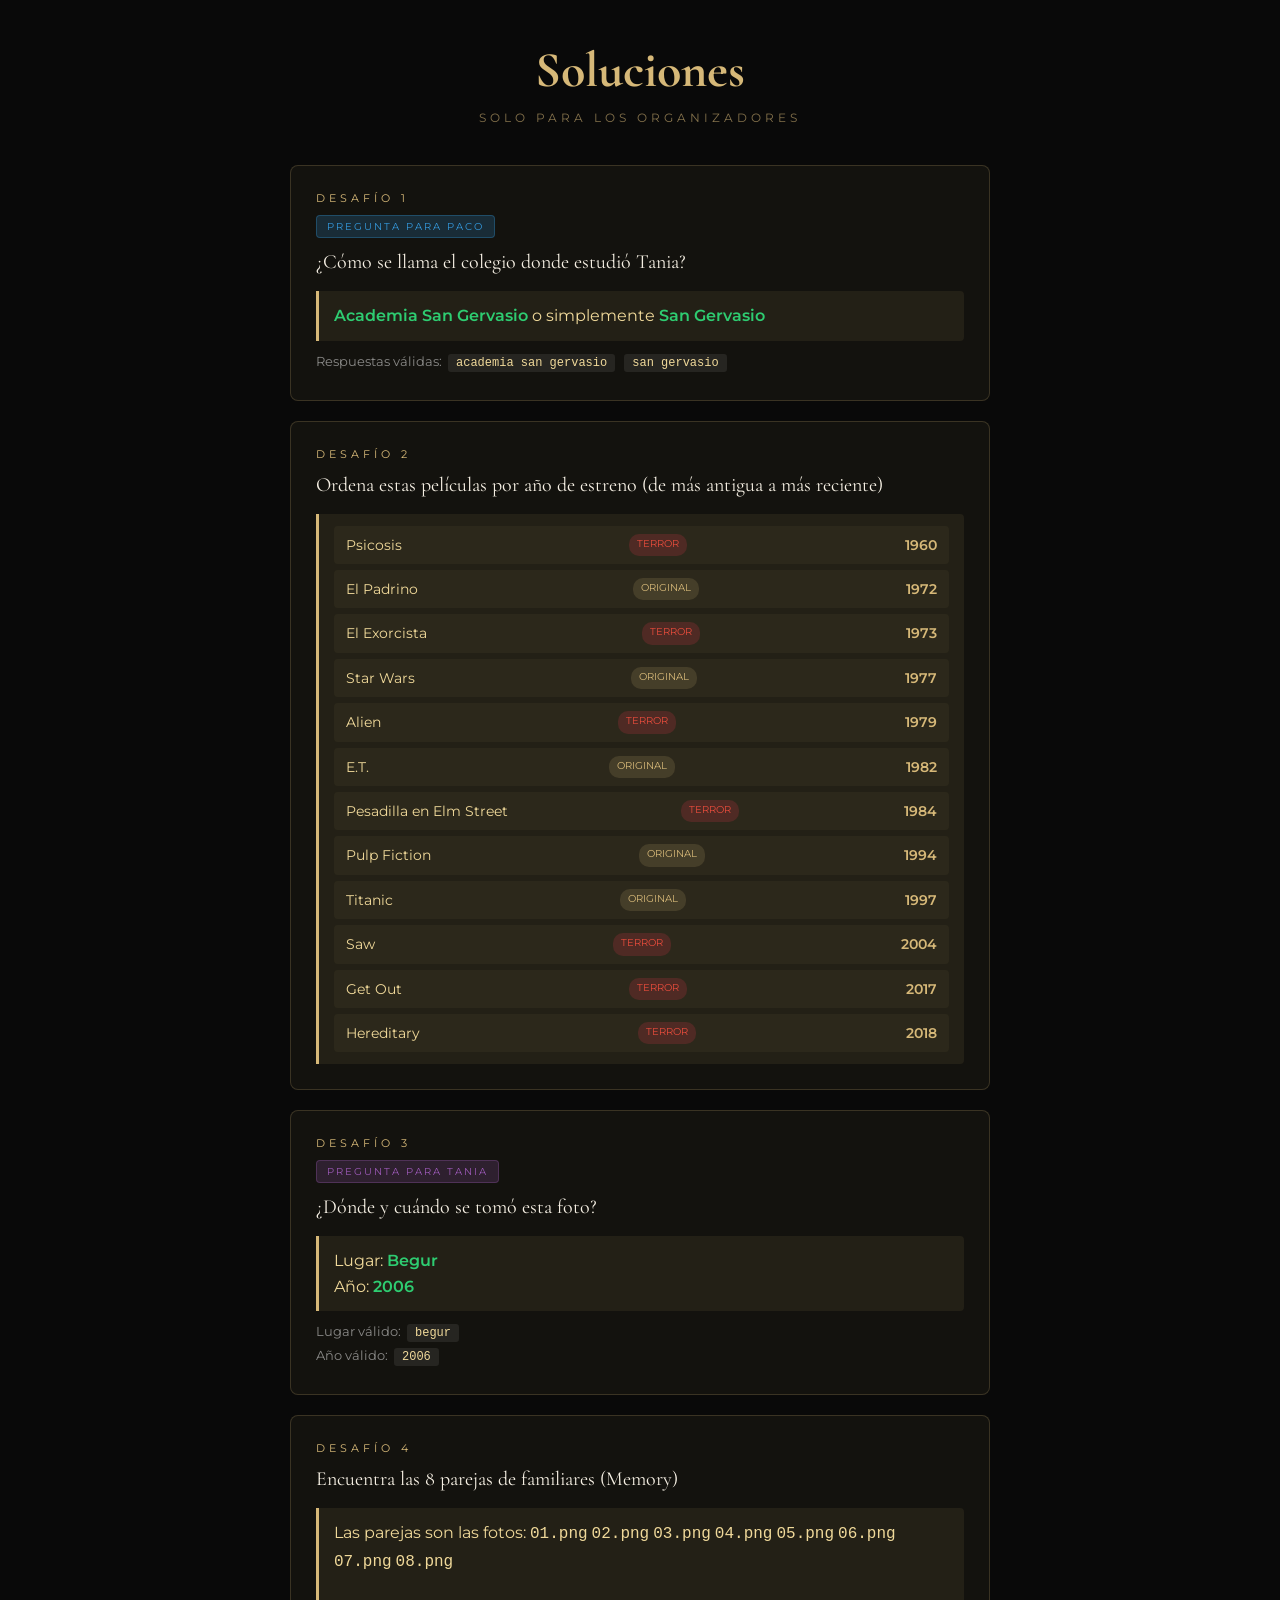
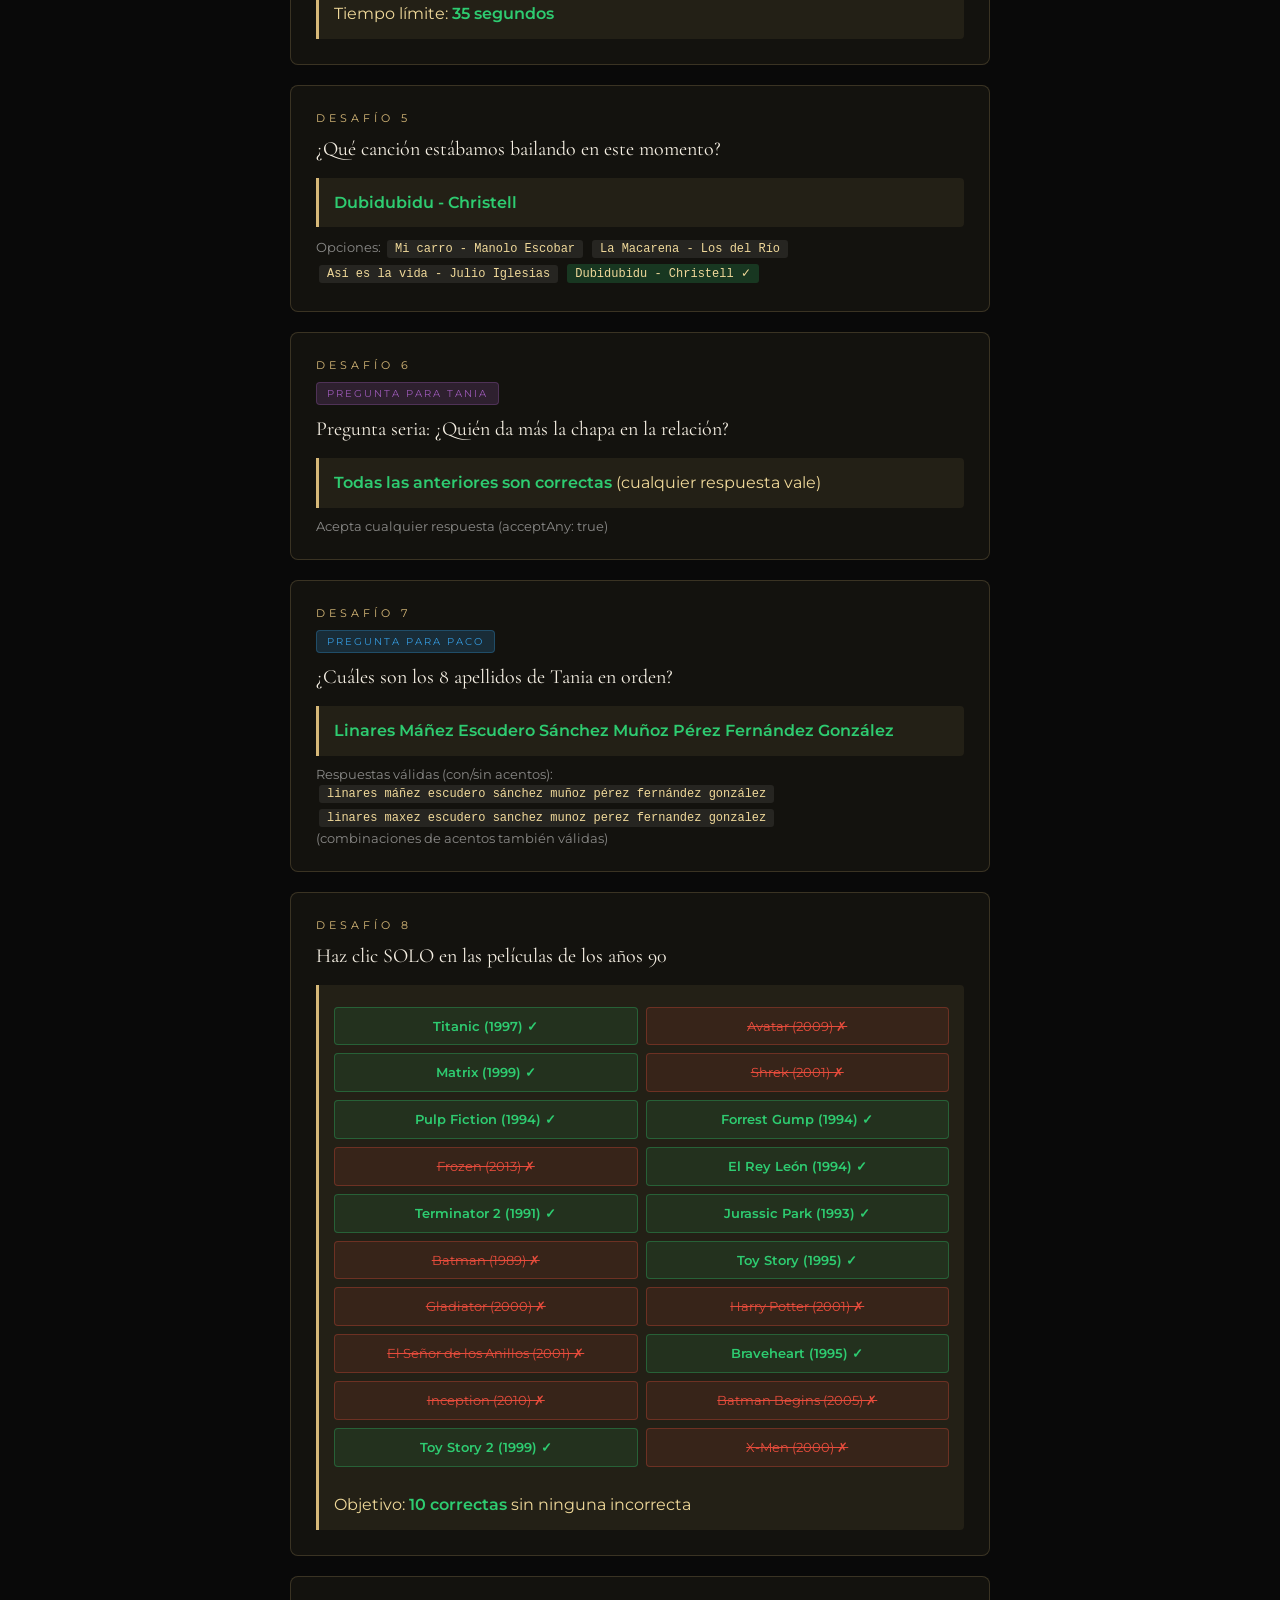
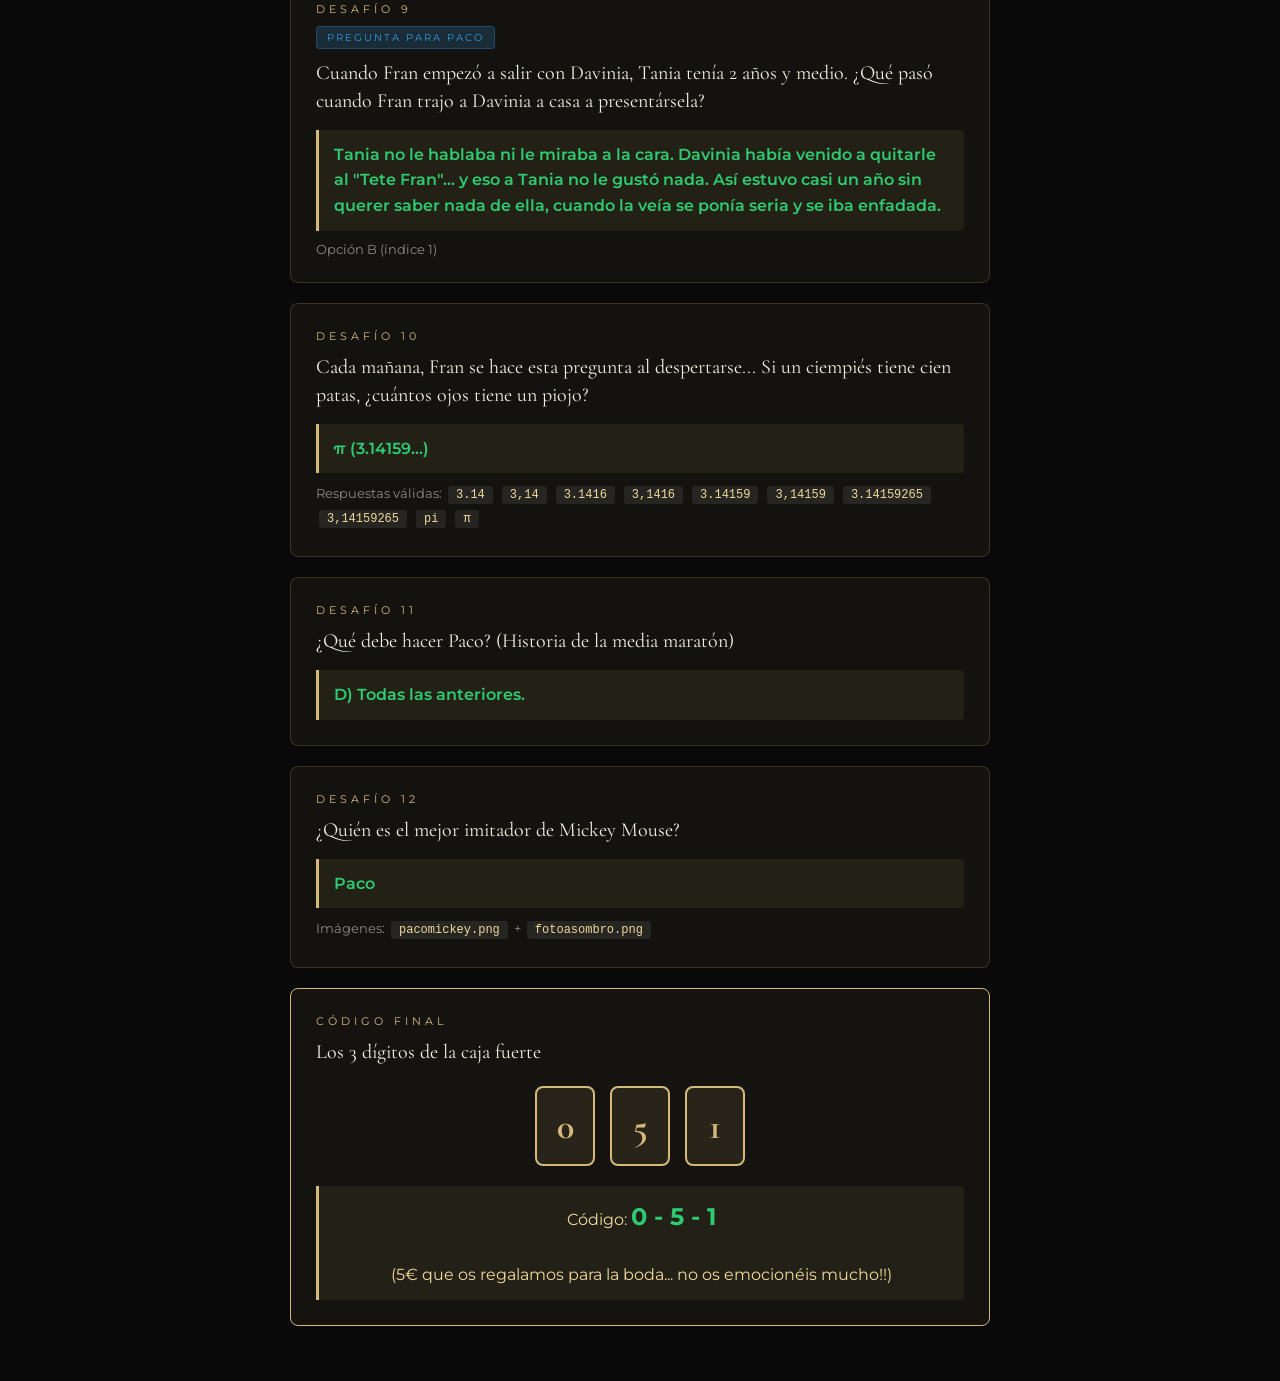
==== solucion.html @ e3c38364 "Refactor challenge descriptions and improve styling; add solutions page" ====
<!DOCTYPE html>
<html lang="es">
<head>
    <meta charset="UTF-8">
    <meta name="viewport" content="width=device-width, initial-scale=1.0">
    <title>Soluciones · Paco & Tania</title>
    <link rel="preconnect" href="https://fonts.googleapis.com">
    <link rel="preconnect" href="https://fonts.gstatic.com" crossorigin>
    <link href="https://fonts.googleapis.com/css2?family=Cormorant+Garamond:wght@300;400;500;600;700&family=Montserrat:wght@300;400;500;600&display=swap" rel="stylesheet">
    <style>
        :root {
            --gold: #d6b878;
            --gold-light: #f0d99a;
            --cream: #f5efe3;
            --dark: #090909;
            --dark-soft: #121212;
        }

        * {
            margin: 0;
            padding: 0;
            box-sizing: border-box;
        }

        body {
            background: var(--dark);
            color: var(--cream);
            font-family: "Montserrat", sans-serif;
            min-height: 100vh;
            padding: 40px 20px;
        }

        .container {
            max-width: 700px;
            margin: 0 auto;
        }

        h1 {
            font-family: "Cormorant Garamond", serif;
            font-size: clamp(32px, 6vw, 50px);
            text-align: center;
            color: var(--gold);
            margin-bottom: 10px;
        }

        .subtitle {
            text-align: center;
            font-size: 12px;
            letter-spacing: 4px;
            color: rgba(214, 184, 120, 0.6);
            margin-bottom: 40px;
            text-transform: uppercase;
        }

        .solution-card {
            background: rgba(214, 184, 120, 0.05);
            border: 1px solid rgba(214, 184, 120, 0.2);
            border-radius: 8px;
            padding: 25px;
            margin-bottom: 20px;
        }

        .solution-number {
            font-size: 11px;
            letter-spacing: 4px;
            color: var(--gold);
            text-transform: uppercase;
            margin-bottom: 10px;
        }

        .solution-question {
            font-family: "Cormorant Garamond", serif;
            font-size: 20px;
            color: var(--cream);
            margin-bottom: 15px;
            line-height: 1.4;
        }

        .solution-answer {
            font-size: 16px;
            color: var(--gold-light);
            line-height: 1.6;
            padding: 12px 15px;
            background: rgba(214, 184, 120, 0.08);
            border-left: 3px solid var(--gold);
            border-radius: 0 4px 4px 0;
        }

        .solution-answer .correct {
            color: #2ecc71;
            font-weight: 600;
        }

        .movie-list {
            list-style: none;
            display: flex;
            flex-direction: column;
            gap: 6px;
        }

        .movie-list li {
            display: flex;
            justify-content: space-between;
            padding: 8px 12px;
            background: rgba(214, 184, 120, 0.05);
            border-radius: 4px;
            font-size: 14px;
        }

        .movie-list li .year {
            color: var(--gold);
            font-weight: 600;
        }

        .movie-list li .horror-badge {
            font-size: 10px;
            background: rgba(220, 53, 69, 0.2);
            color: #e74c3c;
            padding: 2px 8px;
            border-radius: 10px;
            margin-left: 8px;
        }

        .movie-list li .original-badge {
            font-size: 10px;
            background: rgba(214, 184, 120, 0.15);
            color: var(--gold);
            padding: 2px 8px;
            border-radius: 10px;
            margin-left: 8px;
        }

        .target-badge {
            display: inline-block;
            font-size: 10px;
            letter-spacing: 2px;
            padding: 4px 10px;
            border-radius: 4px;
            margin-bottom: 10px;
            text-transform: uppercase;
        }

        .target-paco {
            background: rgba(52, 152, 219, 0.2);
            color: #3498db;
            border: 1px solid rgba(52, 152, 219, 0.3);
        }

        .target-tania {
            background: rgba(155, 89, 182, 0.2);
            color: #9b59b6;
            border: 1px solid rgba(155, 89, 182, 0.3);
        }

        .valid-answers {
            margin-top: 10px;
            font-size: 13px;
            color: rgba(255, 255, 255, 0.5);
        }

        .valid-answers code {
            display: inline-block;
            background: rgba(255, 255, 255, 0.08);
            padding: 2px 8px;
            border-radius: 3px;
            margin: 3px 3px;
            font-size: 12px;
            color: var(--gold-light);
        }

        .digit-display {
            display: flex;
            justify-content: center;
            gap: 15px;
            margin: 20px 0;
        }

        .digit-box {
            width: 60px;
            height: 80px;
            background: rgba(214, 184, 120, 0.1);
            border: 2px solid var(--gold);
            border-radius: 8px;
            display: flex;
            align-items: center;
            justify-content: center;
            font-family: "Cormorant Garamond", serif;
            font-size: 36px;
            color: var(--gold);
            font-weight: bold;
        }

        .reaction-correct {
            color: #2ecc71;
        }

        .reaction-wrong {
            color: #e74c3c;
            text-decoration: line-through;
        }

        .movies-grid {
            display: grid;
            grid-template-columns: repeat(2, 1fr);
            gap: 8px;
            margin-top: 10px;
        }

        .movies-grid .movie-item {
            padding: 8px 12px;
            border-radius: 4px;
            font-size: 13px;
            text-align: center;
        }

        .movies-grid .movie-item.correct {
            background: rgba(46, 204, 113, 0.1);
            border: 1px solid rgba(46, 204, 113, 0.3);
            color: #2ecc71;
        }

        .movies-grid .movie-item.wrong {
            background: rgba(231, 76, 60, 0.1);
            border: 1px solid rgba(231, 76, 60, 0.3);
            color: #e74c3c;
            text-decoration: line-through;
        }

        .reveal-images {
            display: flex;
            justify-content: center;
            gap: 15px;
            margin-top: 15px;
        }

        .reveal-images img {
            max-width: 45%;
            border-radius: 8px;
            border: 2px solid var(--gold);
        }

        @media (max-width: 600px) {
            body {
                padding: 25px 15px;
            }

            .solution-card {
                padding: 18px;
            }

            .solution-question {
                font-size: 18px;
            }

            .solution-answer {
                font-size: 14px;
                padding: 10px 12px;
            }

            .movie-list li {
                font-size: 13px;
                padding: 6px 10px;
            }

            .movies-grid {
                grid-template-columns: 1fr;
            }
        }
    </style>
</head>
<body>
    <div class="container">
        <h1>Soluciones</h1>
        <div class="subtitle">Solo para los organizadores</div>

        <!-- Desafío 1 -->
        <div class="solution-card">
            <div class="solution-number">Desafío 1</div>
            <span class="target-badge target-paco">Pregunta para Paco</span>
            <div class="solution-question">¿Cómo se llama el colegio donde estudió Tania?</div>
            <div class="solution-answer">
                <span class="correct">Academia San Gervasio</span> o simplemente <span class="correct">San Gervasio</span>
            </div>
            <div class="valid-answers">
                Respuestas válidas: <code>academia san gervasio</code> <code>san gervasio</code>
            </div>
        </div>

        <!-- Desafío 2 -->
        <div class="solution-card">
            <div class="solution-number">Desafío 2</div>
            <div class="solution-question">Ordena estas películas por año de estreno (de más antigua a más reciente)</div>
            <div class="solution-answer">
                <ul class="movie-list">
                    <li><span>Psicosis</span> <span class="horror-badge">TERROR</span> <span class="year">1960</span></li>
                    <li><span>El Padrino</span> <span class="original-badge">ORIGINAL</span> <span class="year">1972</span></li>
                    <li><span>El Exorcista</span> <span class="horror-badge">TERROR</span> <span class="year">1973</span></li>
                    <li><span>Star Wars</span> <span class="original-badge">ORIGINAL</span> <span class="year">1977</span></li>
                    <li><span>Alien</span> <span class="horror-badge">TERROR</span> <span class="year">1979</span></li>
                    <li><span>E.T.</span> <span class="original-badge">ORIGINAL</span> <span class="year">1982</span></li>
                    <li><span>Pesadilla en Elm Street</span> <span class="horror-badge">TERROR</span> <span class="year">1984</span></li>
                    <li><span>Pulp Fiction</span> <span class="original-badge">ORIGINAL</span> <span class="year">1994</span></li>
                    <li><span>Titanic</span> <span class="original-badge">ORIGINAL</span> <span class="year">1997</span></li>
                    <li><span>Saw</span> <span class="horror-badge">TERROR</span> <span class="year">2004</span></li>
                    <li><span>Get Out</span> <span class="horror-badge">TERROR</span> <span class="year">2017</span></li>
                    <li><span>Hereditary</span> <span class="horror-badge">TERROR</span> <span class="year">2018</span></li>
                </ul>
            </div>
        </div>

        <!-- Desafío 3 -->
        <div class="solution-card">
            <div class="solution-number">Desafío 3</div>
            <span class="target-badge target-tania">Pregunta para Tania</span>
            <div class="solution-question">¿Dónde y cuándo se tomó esta foto?</div>
            <div class="solution-answer">
                Lugar: <span class="correct">Begur</span><br>
                Año: <span class="correct">2006</span>
            </div>
            <div class="valid-answers">
                Lugar válido: <code>begur</code><br>
                Año válido: <code>2006</code>
            </div>
        </div>

        <!-- Desafío 4 -->
        <div class="solution-card">
            <div class="solution-number">Desafío 4</div>
            <div class="solution-question">Encuentra las 8 parejas de familiares (Memory)</div>
            <div class="solution-answer">
                Las parejas son las fotos: <code>01.png</code> <code>02.png</code> <code>03.png</code> <code>04.png</code> <code>05.png</code> <code>06.png</code> <code>07.png</code> <code>08.png</code><br>
                <br>
                Tiempo límite: <span class="correct">35 segundos</span>
            </div>
        </div>

        <!-- Desafío 5 -->
        <div class="solution-card">
            <div class="solution-number">Desafío 5</div>
            <div class="solution-question">¿Qué canción estábamos bailando en este momento?</div>
            <div class="solution-answer">
                <span class="correct">Dubidubidu - Christell</span>
            </div>
            <div class="valid-answers">
                Opciones: <code>Mi carro - Manolo Escobar</code> <code>La Macarena - Los del Río</code> <code>Así es la vida - Julio Iglesias</code> <code style="background: rgba(46,204,113,0.2);">Dubidubidu - Christell ✓</code>
            </div>
        </div>

        <!-- Desafío 6 -->
        <div class="solution-card">
            <div class="solution-number">Desafío 6</div>
            <span class="target-badge target-tania">Pregunta para Tania</span>
            <div class="solution-question">Pregunta seria: ¿Quién da más la chapa en la relación?</div>
            <div class="solution-answer">
                <span class="correct">Todas las anteriores son correctas</span> (cualquier respuesta vale)
            </div>
            <div class="valid-answers">
                Acepta cualquier respuesta (acceptAny: true)
            </div>
        </div>

        <!-- Desafío 7 -->
        <div class="solution-card">
            <div class="solution-number">Desafío 7</div>
            <span class="target-badge target-paco">Pregunta para Paco</span>
            <div class="solution-question">¿Cuáles son los 8 apellidos de Tania en orden?</div>
            <div class="solution-answer">
                <span class="correct">Linares Máñez Escudero Sánchez Muñoz Pérez Fernández González</span>
            </div>
            <div class="valid-answers">
                Respuestas válidas (con/sin acentos):<br>
                <code>linares máñez escudero sánchez muñoz pérez fernández gonzález</code><br>
                <code>linares maxez escudero sanchez munoz perez fernandez gonzalez</code><br>
                (combinaciones de acentos también válidas)
            </div>
        </div>

        <!-- Desafío 8 -->
        <div class="solution-card">
            <div class="solution-number">Desafío 8</div>
            <div class="solution-question">Haz clic SOLO en las películas de los años 90</div>
            <div class="solution-answer">
                <div class="movies-grid">
                    <div class="movie-item correct">Titanic (1997) ✓</div>
                    <div class="movie-item wrong">Avatar (2009) ✗</div>
                    <div class="movie-item correct">Matrix (1999) ✓</div>
                    <div class="movie-item wrong">Shrek (2001) ✗</div>
                    <div class="movie-item correct">Pulp Fiction (1994) ✓</div>
                    <div class="movie-item correct">Forrest Gump (1994) ✓</div>
                    <div class="movie-item wrong">Frozen (2013) ✗</div>
                    <div class="movie-item correct">El Rey León (1994) ✓</div>
                    <div class="movie-item correct">Terminator 2 (1991) ✓</div>
                    <div class="movie-item correct">Jurassic Park (1993) ✓</div>
                    <div class="movie-item wrong">Batman (1989) ✗</div>
                    <div class="movie-item correct">Toy Story (1995) ✓</div>
                    <div class="movie-item wrong">Gladiator (2000) ✗</div>
                    <div class="movie-item wrong">Harry Potter (2001) ✗</div>
                    <div class="movie-item wrong">El Señor de los Anillos (2001) ✗</div>
                    <div class="movie-item correct">Braveheart (1995) ✓</div>
                    <div class="movie-item wrong">Inception (2010) ✗</div>
                    <div class="movie-item wrong">Batman Begins (2005) ✗</div>
                    <div class="movie-item correct">Toy Story 2 (1999) ✓</div>
                    <div class="movie-item wrong">X-Men (2000) ✗</div>
                </div>
                <br>
                Objetivo: <span class="correct">10 correctas</span> sin ninguna incorrecta
            </div>
        </div>

        <!-- Desafío 9 -->
        <div class="solution-card">
            <div class="solution-number">Desafío 9</div>
            <span class="target-badge target-paco">Pregunta para Paco</span>
            <div class="solution-question">Cuando Fran empezó a salir con Davinia, Tania tenía 2 años y medio. ¿Qué pasó cuando Fran trajo a Davinia a casa a presentársela?</div>
            <div class="solution-answer">
                <span class="correct">Tania no le hablaba ni le miraba a la cara. Davinia había venido a quitarle al "Tete Fran"... y eso a Tania no le gustó nada. Así estuvo casi un año sin querer saber nada de ella, cuando la veía se ponía seria y se iba enfadada.</span>
            </div>
            <div class="valid-answers">
                Opción B (índice 1)
            </div>
        </div>

        <!-- Desafío 10 -->
        <div class="solution-card">
            <div class="solution-number">Desafío 10</div>
            <div class="solution-question">Cada mañana, Fran se hace esta pregunta al despertarse... Si un ciempiés tiene cien patas, ¿cuántos ojos tiene un piojo?</div>
            <div class="solution-answer">
                <span class="correct">π (3.14159...)</span>
            </div>
            <div class="valid-answers">
                Respuestas válidas: <code>3.14</code> <code>3,14</code> <code>3.1416</code> <code>3,1416</code> <code>3.14159</code> <code>3,14159</code> <code>3.14159265</code> <code>3,14159265</code> <code>pi</code> <code>π</code>
            </div>
        </div>

        <!-- Desafío 11 -->
        <div class="solution-card">
            <div class="solution-number">Desafío 11</div>
            <div class="solution-question">¿Qué debe hacer Paco? (Historia de la media maratón)</div>
            <div class="solution-answer">
                <span class="correct">D) Todas las anteriores.</span>
            </div>
        </div>

        <!-- Desafío 12 -->
        <div class="solution-card">
            <div class="solution-number">Desafío 12</div>
            <div class="solution-question">¿Quién es el mejor imitador de Mickey Mouse?</div>
            <div class="solution-answer">
                <span class="correct">Paco</span>
            </div>
            <div class="valid-answers">
                Imágenes: <code>pacomickey.png</code> + <code>fotoasombro.png</code>
            </div>
        </div>

        <!-- DÍGITOS FINALES -->
        <div class="solution-card" style="border-color: var(--gold);">
            <div class="solution-number">Código Final</div>
            <div class="solution-question">Los 3 dígitos de la caja fuerte</div>
            <div class="digit-display">
                <div class="digit-box">0</div>
                <div class="digit-box">5</div>
                <div class="digit-box">1</div>
            </div>
            <div class="solution-answer" style="text-align: center;">
                Código: <span class="correct" style="font-size: 24px; font-weight: bold;">0 - 5 - 1</span><br>
                <br>
                (5€ que os regalamos para la boda... no os emocionéis mucho!!)
            </div>
        </div>
    </div>
</body>
</html>
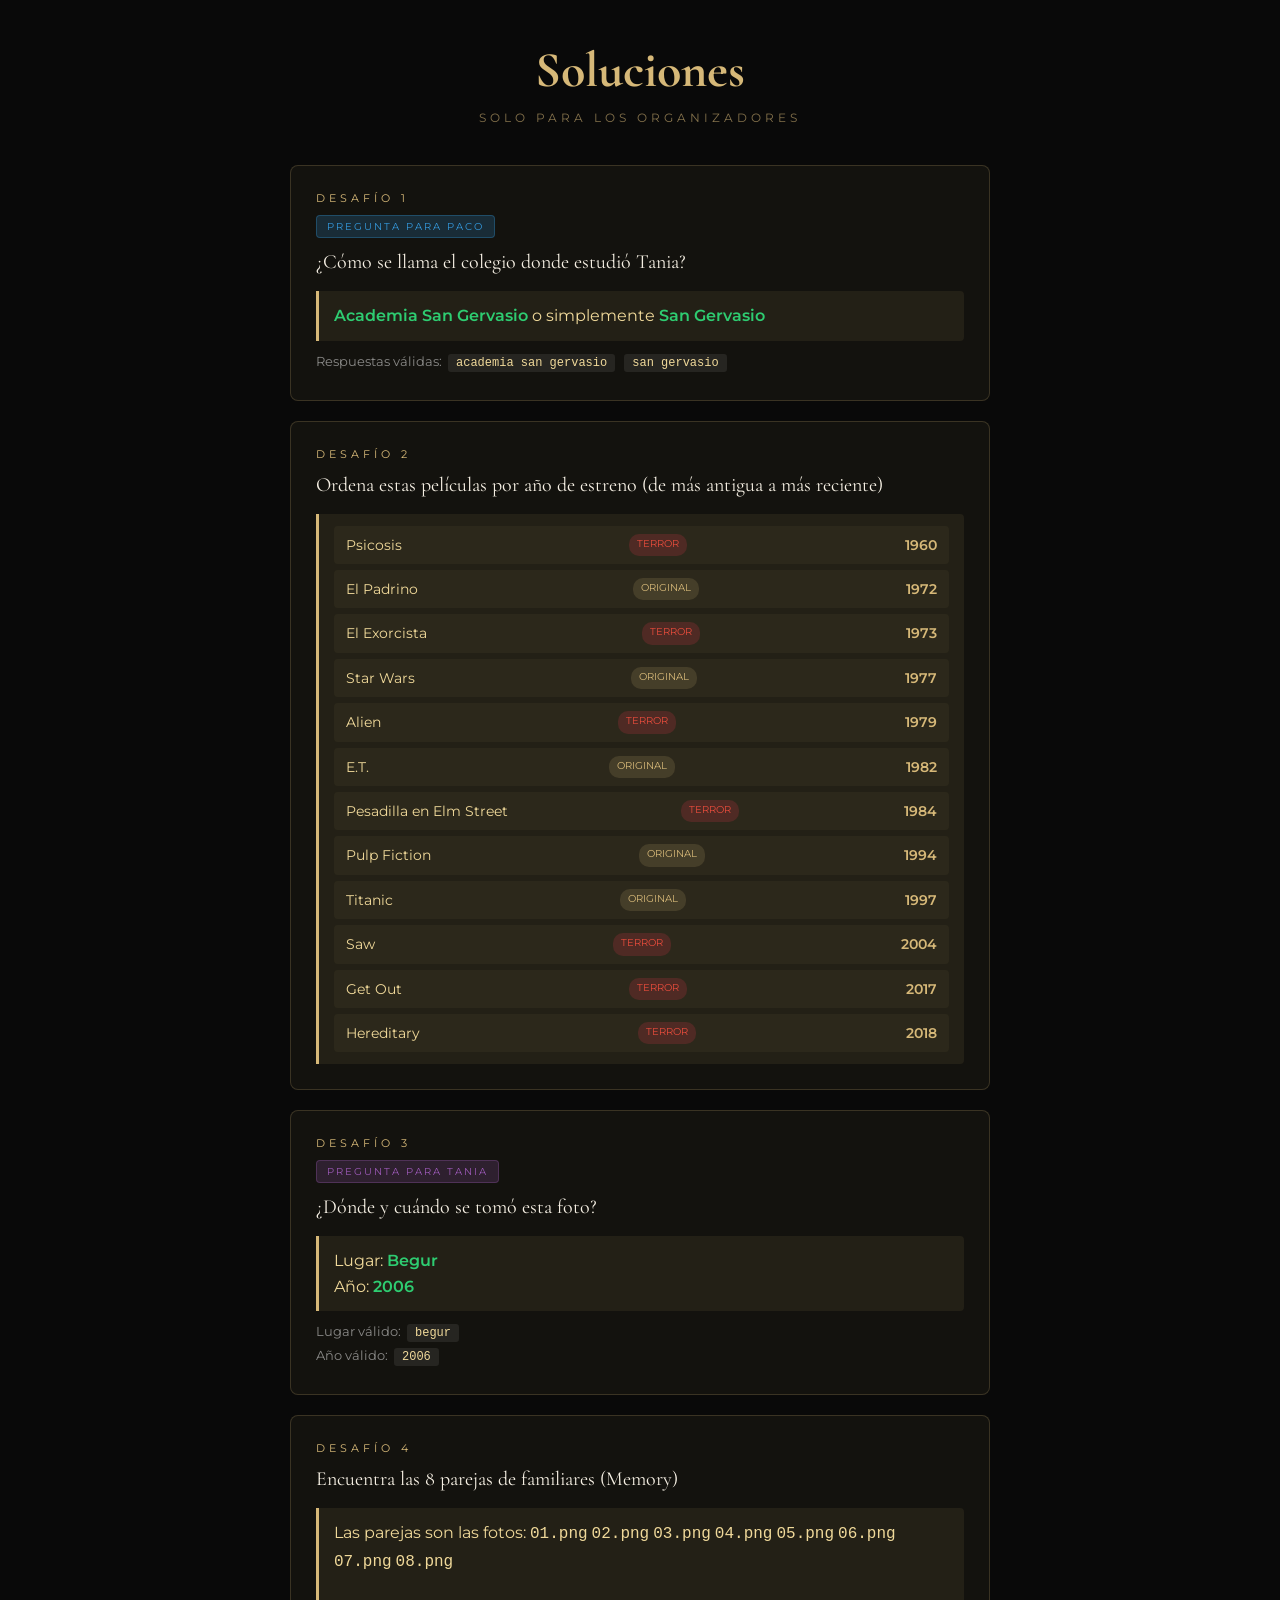
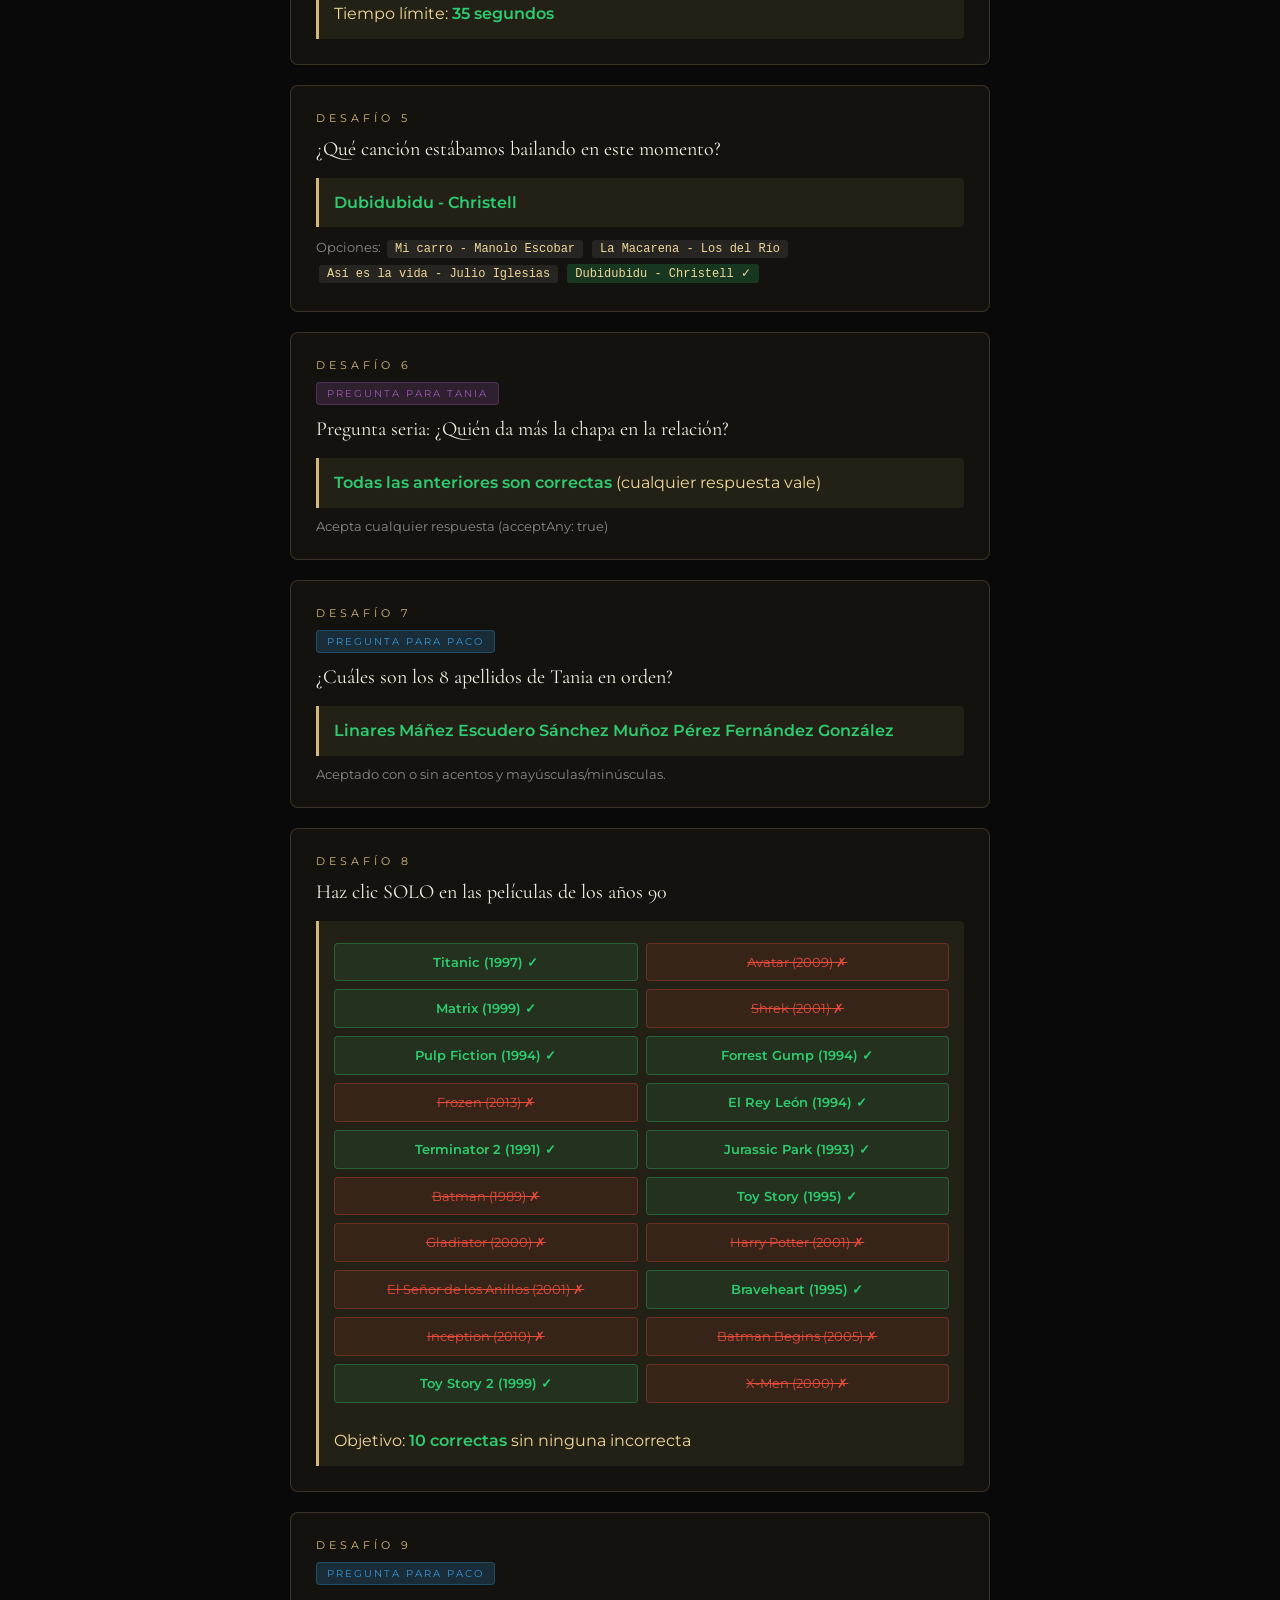
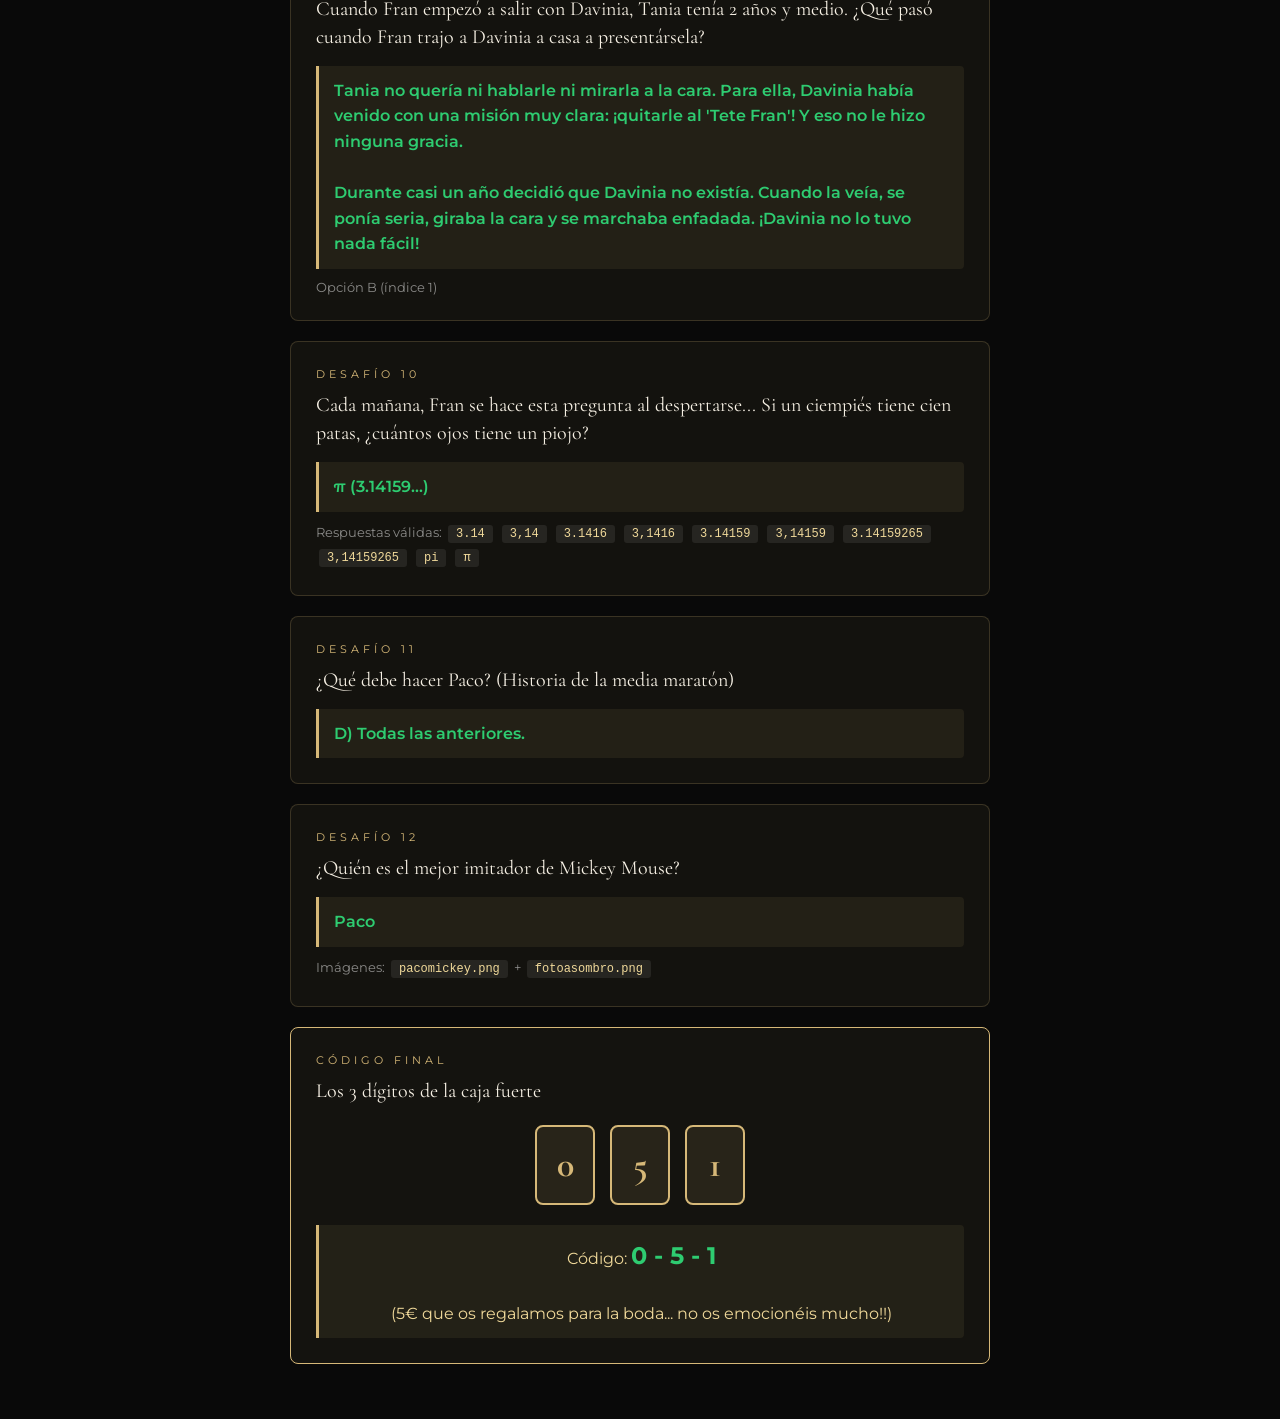
==== commit 8d29f1eb: "Refactor challenge hints and solutions for clarity; improve text formatting" ====
--- a/solucion.html
+++ b/solucion.html
@@ -368,10 +368,7 @@
                 <span class="correct">Linares Máñez Escudero Sánchez Muñoz Pérez Fernández González</span>
             </div>
             <div class="valid-answers">
-                Respuestas válidas (con/sin acentos):<br>
-                <code>linares máñez escudero sánchez muñoz pérez fernández gonzález</code><br>
-                <code>linares maxez escudero sanchez munoz perez fernandez gonzalez</code><br>
-                (combinaciones de acentos también válidas)
+                Aceptado con o sin acentos y mayúsculas/minúsculas.
             </div>
         </div>
 
@@ -413,7 +410,7 @@
             <span class="target-badge target-paco">Pregunta para Paco</span>
             <div class="solution-question">Cuando Fran empezó a salir con Davinia, Tania tenía 2 años y medio. ¿Qué pasó cuando Fran trajo a Davinia a casa a presentársela?</div>
             <div class="solution-answer">
-                <span class="correct">Tania no le hablaba ni le miraba a la cara. Davinia había venido a quitarle al "Tete Fran"... y eso a Tania no le gustó nada. Así estuvo casi un año sin querer saber nada de ella, cuando la veía se ponía seria y se iba enfadada.</span>
+                <span class="correct">Tania no quería ni hablarle ni mirarla a la cara. Para ella, Davinia había venido con una misión muy clara: ¡quitarle al 'Tete Fran'! Y eso no le hizo ninguna gracia.<br><br>Durante casi un año decidió que Davinia no existía. Cuando la veía, se ponía seria, giraba la cara y se marchaba enfadada. ¡Davinia no lo tuvo nada fácil!</span>
             </div>
             <div class="valid-answers">
                 Opción B (índice 1)
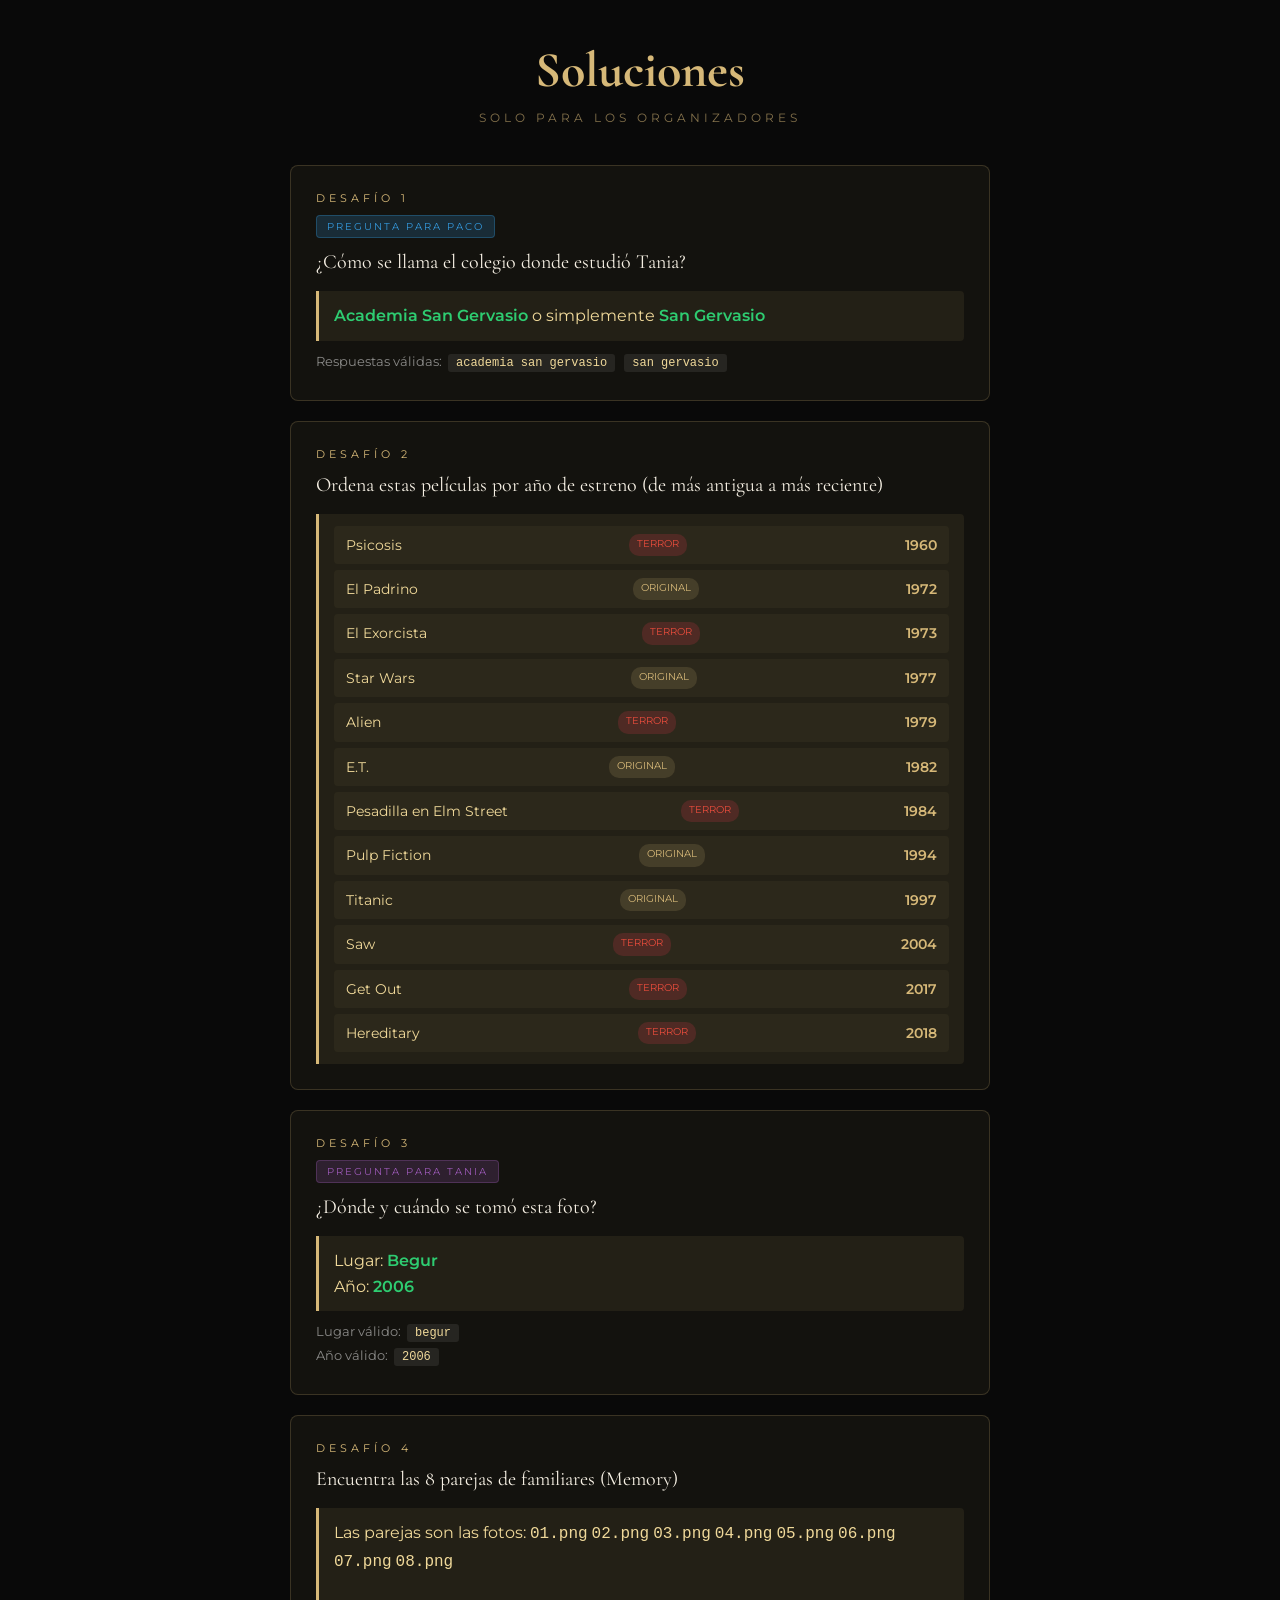
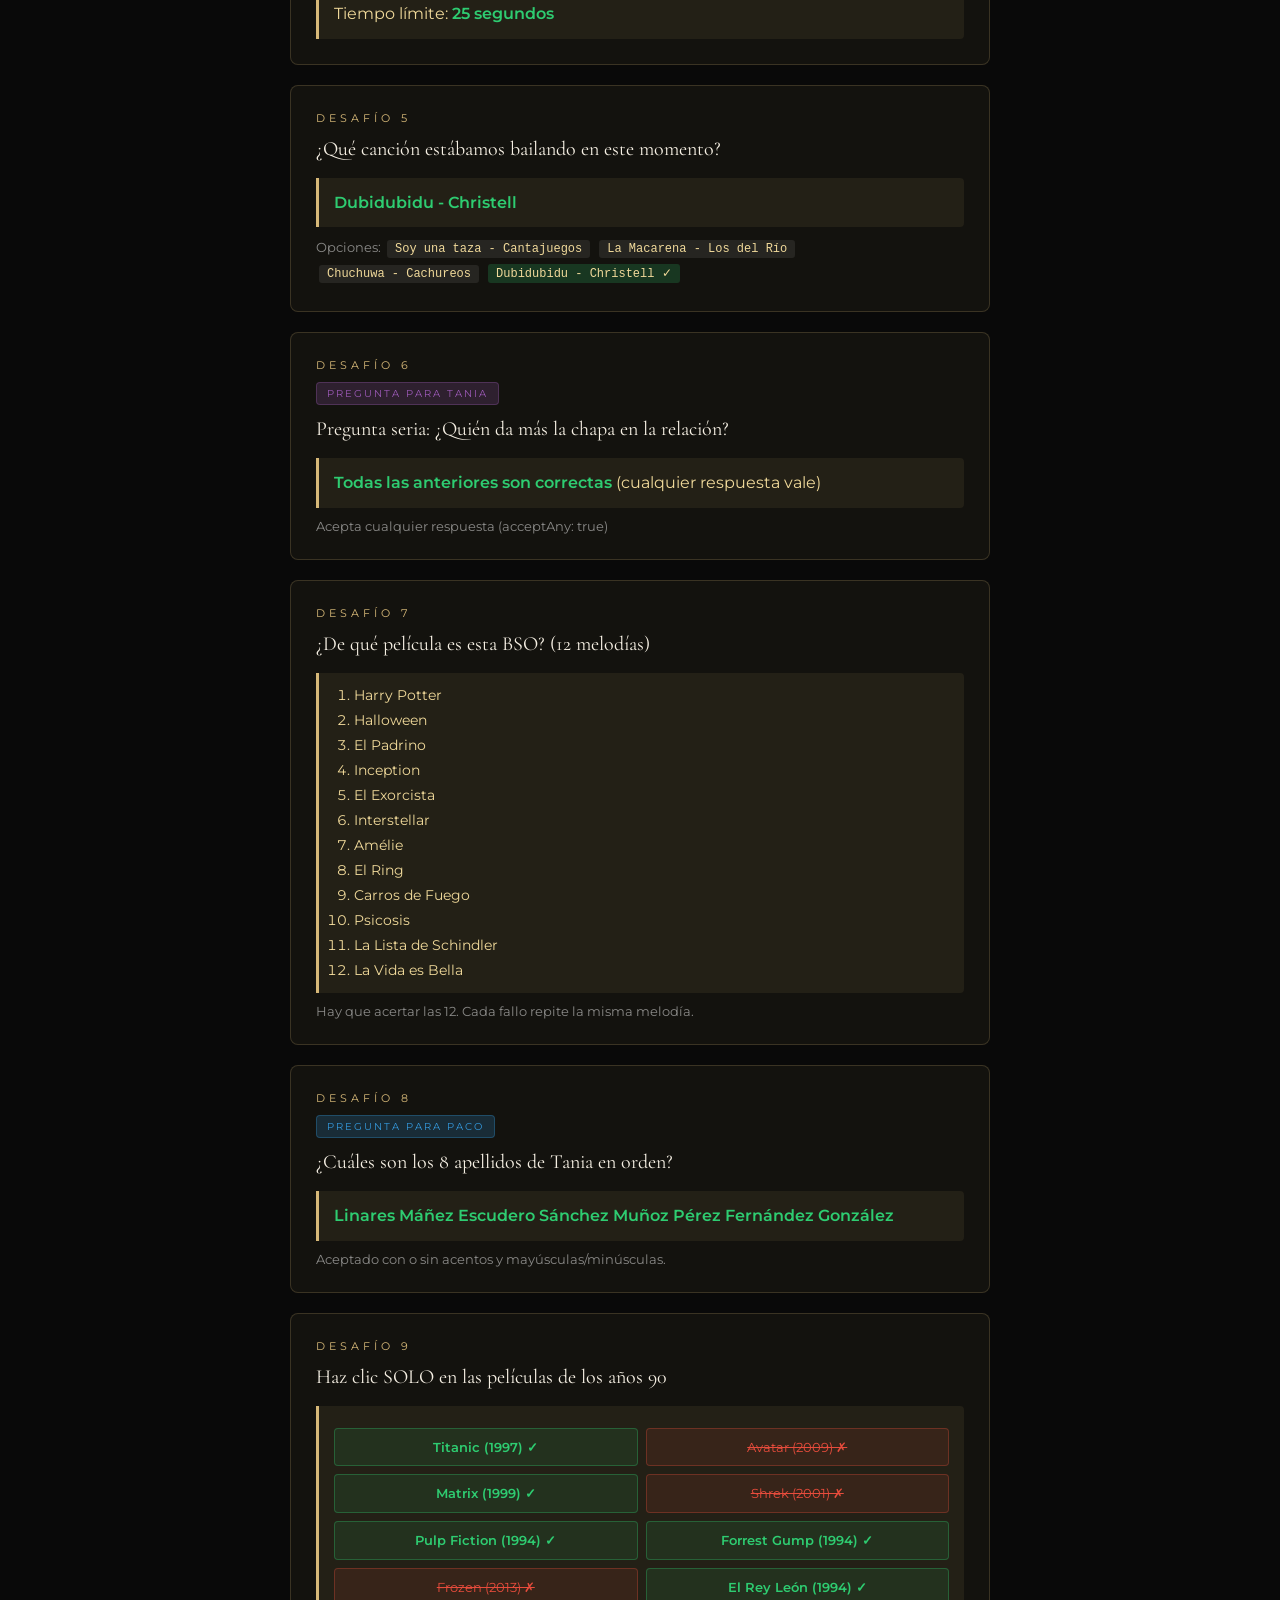
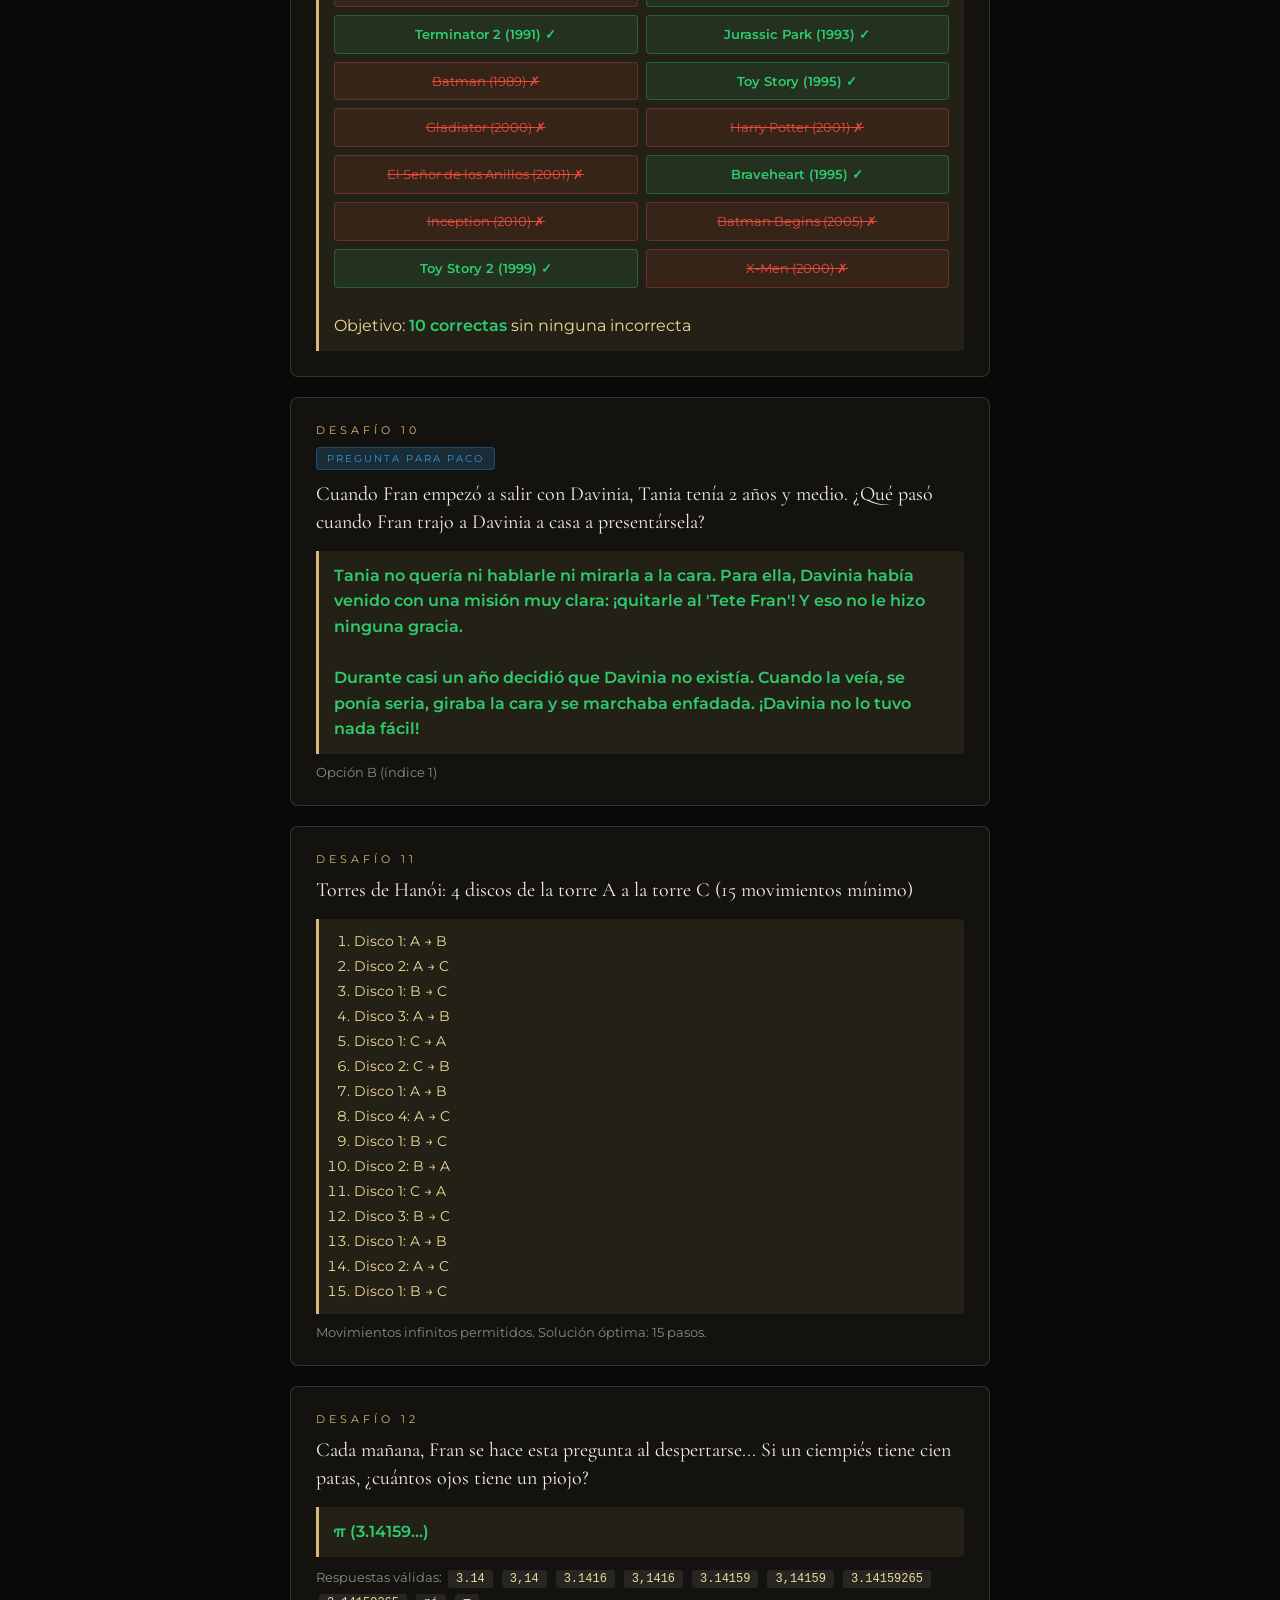
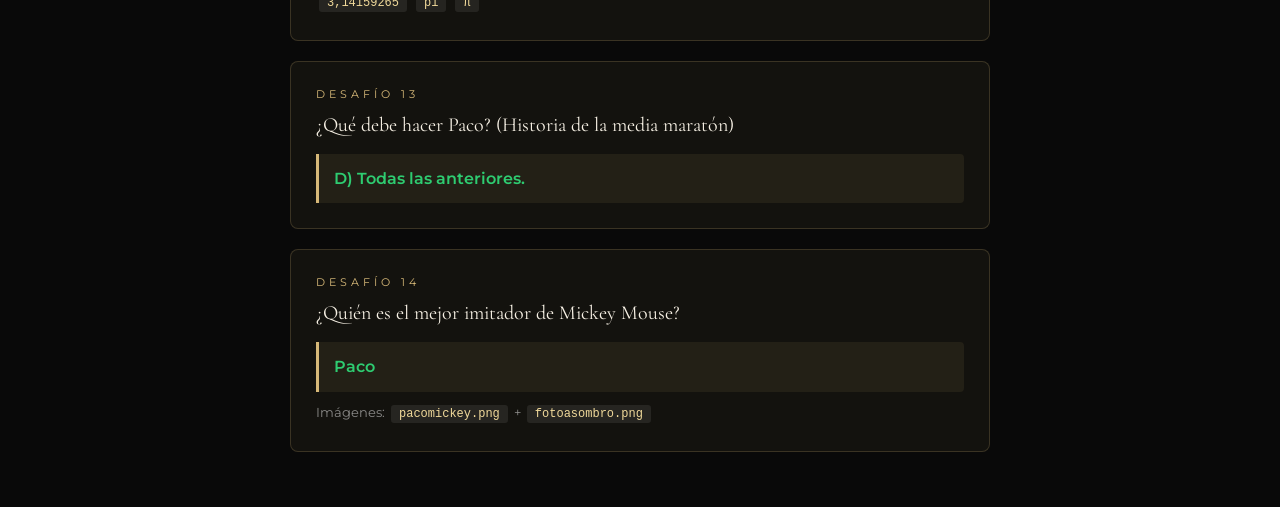
==== commit 0b766547: "Add Hanoi Towers challenge with rendering logic and styling" ====
--- a/solucion.html
+++ b/solucion.html
@@ -168,28 +168,6 @@
             color: var(--gold-light);
         }
 
-        .digit-display {
-            display: flex;
-            justify-content: center;
-            gap: 15px;
-            margin: 20px 0;
-        }
-
-        .digit-box {
-            width: 60px;
-            height: 80px;
-            background: rgba(214, 184, 120, 0.1);
-            border: 2px solid var(--gold);
-            border-radius: 8px;
-            display: flex;
-            align-items: center;
-            justify-content: center;
-            font-family: "Cormorant Garamond", serif;
-            font-size: 36px;
-            color: var(--gold);
-            font-weight: bold;
-        }
-
         .reaction-correct {
             color: #2ecc71;
         }
@@ -197,6 +175,20 @@
         .reaction-wrong {
             color: #e74c3c;
             text-decoration: line-through;
+        }
+
+        .hanoi-list {
+            margin: 0;
+            padding-left: 20px;
+            display: flex;
+            flex-direction: column;
+            gap: 4px;
+        }
+
+        .hanoi-list li {
+            font-size: 14px;
+            color: var(--gold-light);
+            line-height: 1.5;
         }
 
         .movies-grid {
@@ -330,7 +322,7 @@
             <div class="solution-answer">
                 Las parejas son las fotos: <code>01.png</code> <code>02.png</code> <code>03.png</code> <code>04.png</code> <code>05.png</code> <code>06.png</code> <code>07.png</code> <code>08.png</code><br>
                 <br>
-                Tiempo límite: <span class="correct">35 segundos</span>
+                Tiempo límite: <span class="correct">25 segundos</span>
             </div>
         </div>
 
@@ -342,7 +334,7 @@
                 <span class="correct">Dubidubidu - Christell</span>
             </div>
             <div class="valid-answers">
-                Opciones: <code>Mi carro - Manolo Escobar</code> <code>La Macarena - Los del Río</code> <code>Así es la vida - Julio Iglesias</code> <code style="background: rgba(46,204,113,0.2);">Dubidubidu - Christell ✓</code>
+                Opciones: <code>Soy una taza - Cantajuegos</code> <code>La Macarena - Los del Río</code> <code>Chuchuwa - Cachureos</code> <code style="background: rgba(46,204,113,0.2);">Dubidubidu - Christell ✓</code>
             </div>
         </div>
 
@@ -362,6 +354,31 @@
         <!-- Desafío 7 -->
         <div class="solution-card">
             <div class="solution-number">Desafío 7</div>
+            <div class="solution-question">¿De qué película es esta BSO? (12 melodías)</div>
+            <div class="solution-answer">
+                <ol class="hanoi-list">
+                    <li>Harry Potter</li>
+                    <li>Halloween</li>
+                    <li>El Padrino</li>
+                    <li>Inception</li>
+                    <li>El Exorcista</li>
+                    <li>Interstellar</li>
+                    <li>Amélie</li>
+                    <li>El Ring</li>
+                    <li>Carros de Fuego</li>
+                    <li>Psicosis</li>
+                    <li>La Lista de Schindler</li>
+                    <li>La Vida es Bella</li>
+                </ol>
+            </div>
+            <div class="valid-answers">
+                Hay que acertar las 12. Cada fallo repite la misma melodía.
+            </div>
+        </div>
+
+        <!-- Desafío 8 -->
+        <div class="solution-card">
+            <div class="solution-number">Desafío 8</div>
             <span class="target-badge target-paco">Pregunta para Paco</span>
             <div class="solution-question">¿Cuáles son los 8 apellidos de Tania en orden?</div>
             <div class="solution-answer">
@@ -372,9 +389,9 @@
             </div>
         </div>
 
-        <!-- Desafío 8 -->
-        <div class="solution-card">
-            <div class="solution-number">Desafío 8</div>
+        <!-- Desafío 9 -->
+        <div class="solution-card">
+            <div class="solution-number">Desafío 9</div>
             <div class="solution-question">Haz clic SOLO en las películas de los años 90</div>
             <div class="solution-answer">
                 <div class="movies-grid">
@@ -404,9 +421,9 @@
             </div>
         </div>
 
-        <!-- Desafío 9 -->
-        <div class="solution-card">
-            <div class="solution-number">Desafío 9</div>
+        <!-- Desafío 10 -->
+        <div class="solution-card">
+            <div class="solution-number">Desafío 10</div>
             <span class="target-badge target-paco">Pregunta para Paco</span>
             <div class="solution-question">Cuando Fran empezó a salir con Davinia, Tania tenía 2 años y medio. ¿Qué pasó cuando Fran trajo a Davinia a casa a presentársela?</div>
             <div class="solution-answer">
@@ -417,9 +434,37 @@
             </div>
         </div>
 
-        <!-- Desafío 10 -->
-        <div class="solution-card">
-            <div class="solution-number">Desafío 10</div>
+        <!-- Desafío 11 -->
+        <div class="solution-card">
+            <div class="solution-number">Desafío 11</div>
+            <div class="solution-question">Torres de Hanói: 4 discos de la torre A a la torre C (15 movimientos mínimo)</div>
+            <div class="solution-answer">
+                <ol class="hanoi-list">
+                    <li>Disco 1: A → B</li>
+                    <li>Disco 2: A → C</li>
+                    <li>Disco 1: B → C</li>
+                    <li>Disco 3: A → B</li>
+                    <li>Disco 1: C → A</li>
+                    <li>Disco 2: C → B</li>
+                    <li>Disco 1: A → B</li>
+                    <li>Disco 4: A → C</li>
+                    <li>Disco 1: B → C</li>
+                    <li>Disco 2: B → A</li>
+                    <li>Disco 1: C → A</li>
+                    <li>Disco 3: B → C</li>
+                    <li>Disco 1: A → B</li>
+                    <li>Disco 2: A → C</li>
+                    <li>Disco 1: B → C</li>
+                </ol>
+            </div>
+            <div class="valid-answers">
+                Movimientos infinitos permitidos. Solución óptima: 15 pasos.
+            </div>
+        </div>
+
+        <!-- Desafío 12 -->
+        <div class="solution-card">
+            <div class="solution-number">Desafío 12</div>
             <div class="solution-question">Cada mañana, Fran se hace esta pregunta al despertarse... Si un ciempiés tiene cien patas, ¿cuántos ojos tiene un piojo?</div>
             <div class="solution-answer">
                 <span class="correct">π (3.14159...)</span>
@@ -429,40 +474,24 @@
             </div>
         </div>
 
-        <!-- Desafío 11 -->
-        <div class="solution-card">
-            <div class="solution-number">Desafío 11</div>
+        <!-- Desafío 13 -->
+        <div class="solution-card">
+            <div class="solution-number">Desafío 13</div>
             <div class="solution-question">¿Qué debe hacer Paco? (Historia de la media maratón)</div>
             <div class="solution-answer">
                 <span class="correct">D) Todas las anteriores.</span>
             </div>
         </div>
 
-        <!-- Desafío 12 -->
-        <div class="solution-card">
-            <div class="solution-number">Desafío 12</div>
+        <!-- Desafío 14 -->
+        <div class="solution-card">
+            <div class="solution-number">Desafío 14</div>
             <div class="solution-question">¿Quién es el mejor imitador de Mickey Mouse?</div>
             <div class="solution-answer">
                 <span class="correct">Paco</span>
             </div>
             <div class="valid-answers">
                 Imágenes: <code>pacomickey.png</code> + <code>fotoasombro.png</code>
-            </div>
-        </div>
-
-        <!-- DÍGITOS FINALES -->
-        <div class="solution-card" style="border-color: var(--gold);">
-            <div class="solution-number">Código Final</div>
-            <div class="solution-question">Los 3 dígitos de la caja fuerte</div>
-            <div class="digit-display">
-                <div class="digit-box">0</div>
-                <div class="digit-box">5</div>
-                <div class="digit-box">1</div>
-            </div>
-            <div class="solution-answer" style="text-align: center;">
-                Código: <span class="correct" style="font-size: 24px; font-weight: bold;">0 - 5 - 1</span><br>
-                <br>
-                (5€ que os regalamos para la boda... no os emocionéis mucho!!)
             </div>
         </div>
     </div>
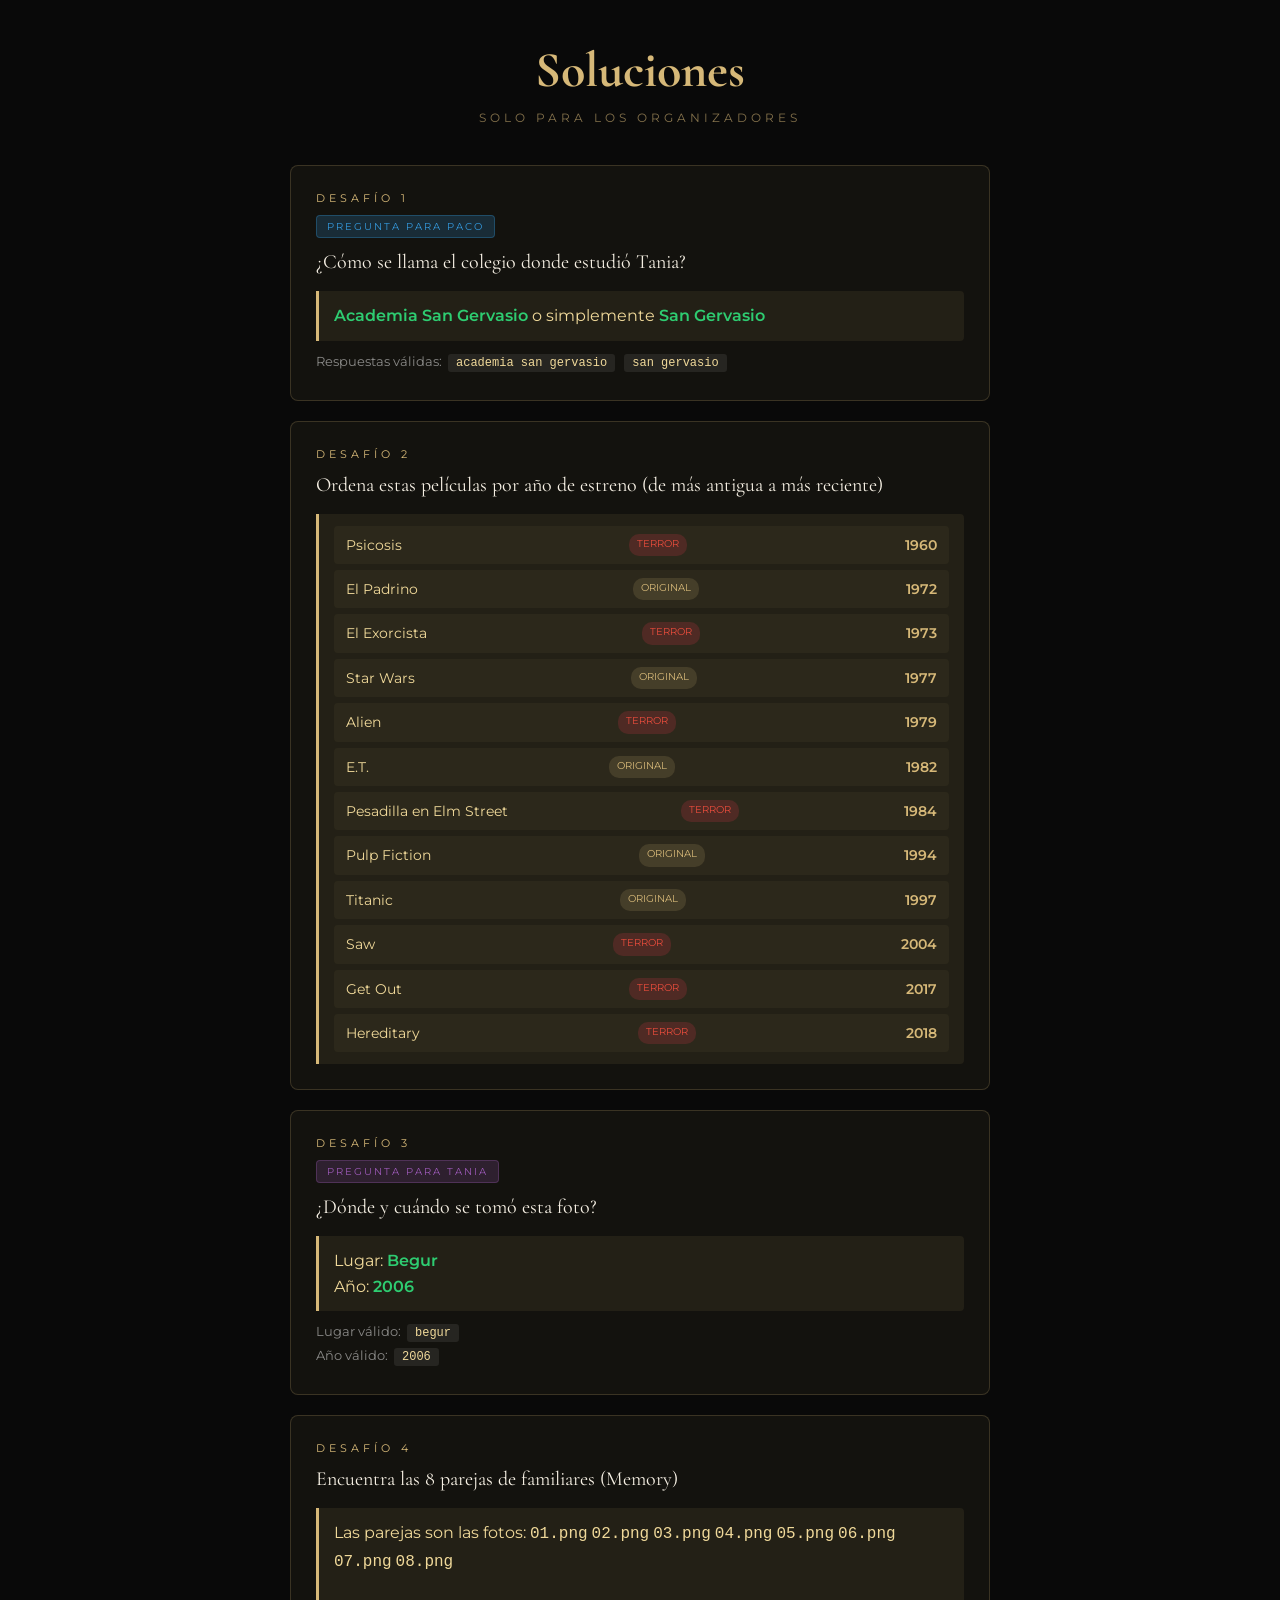
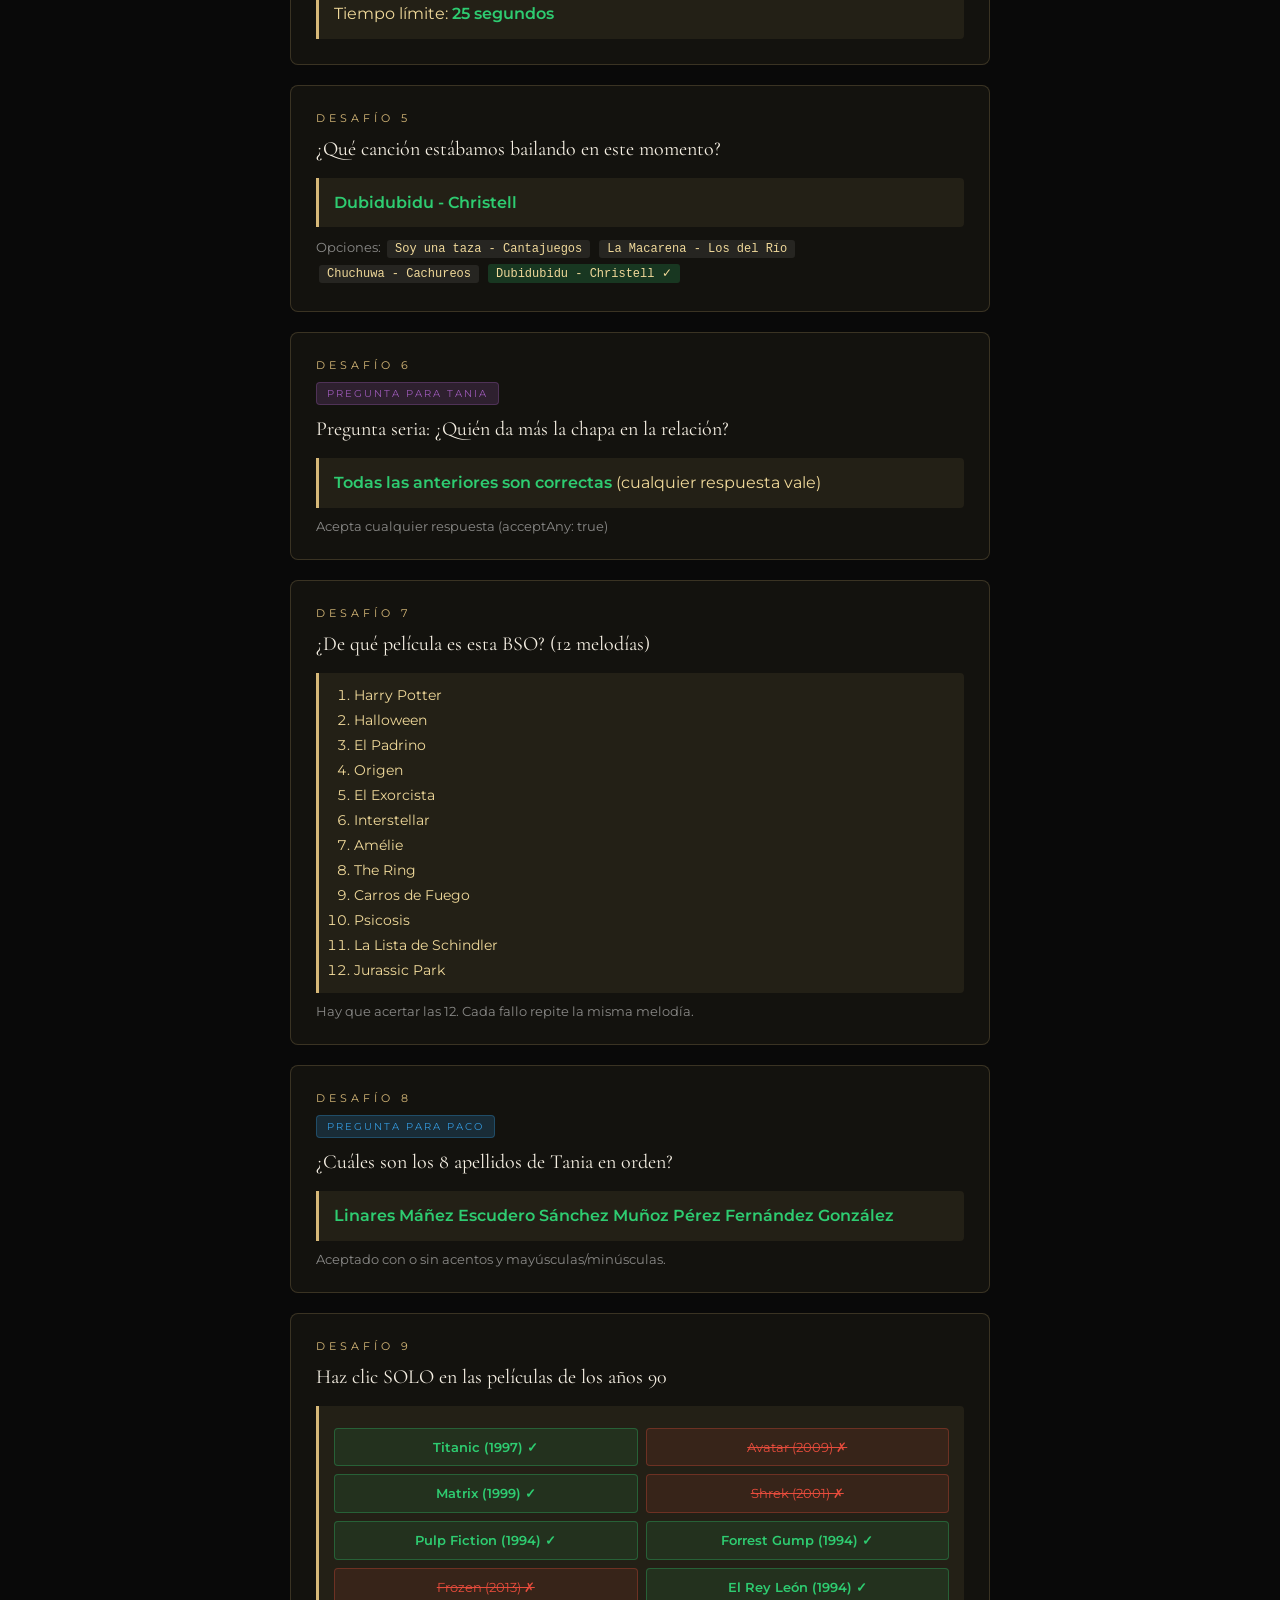
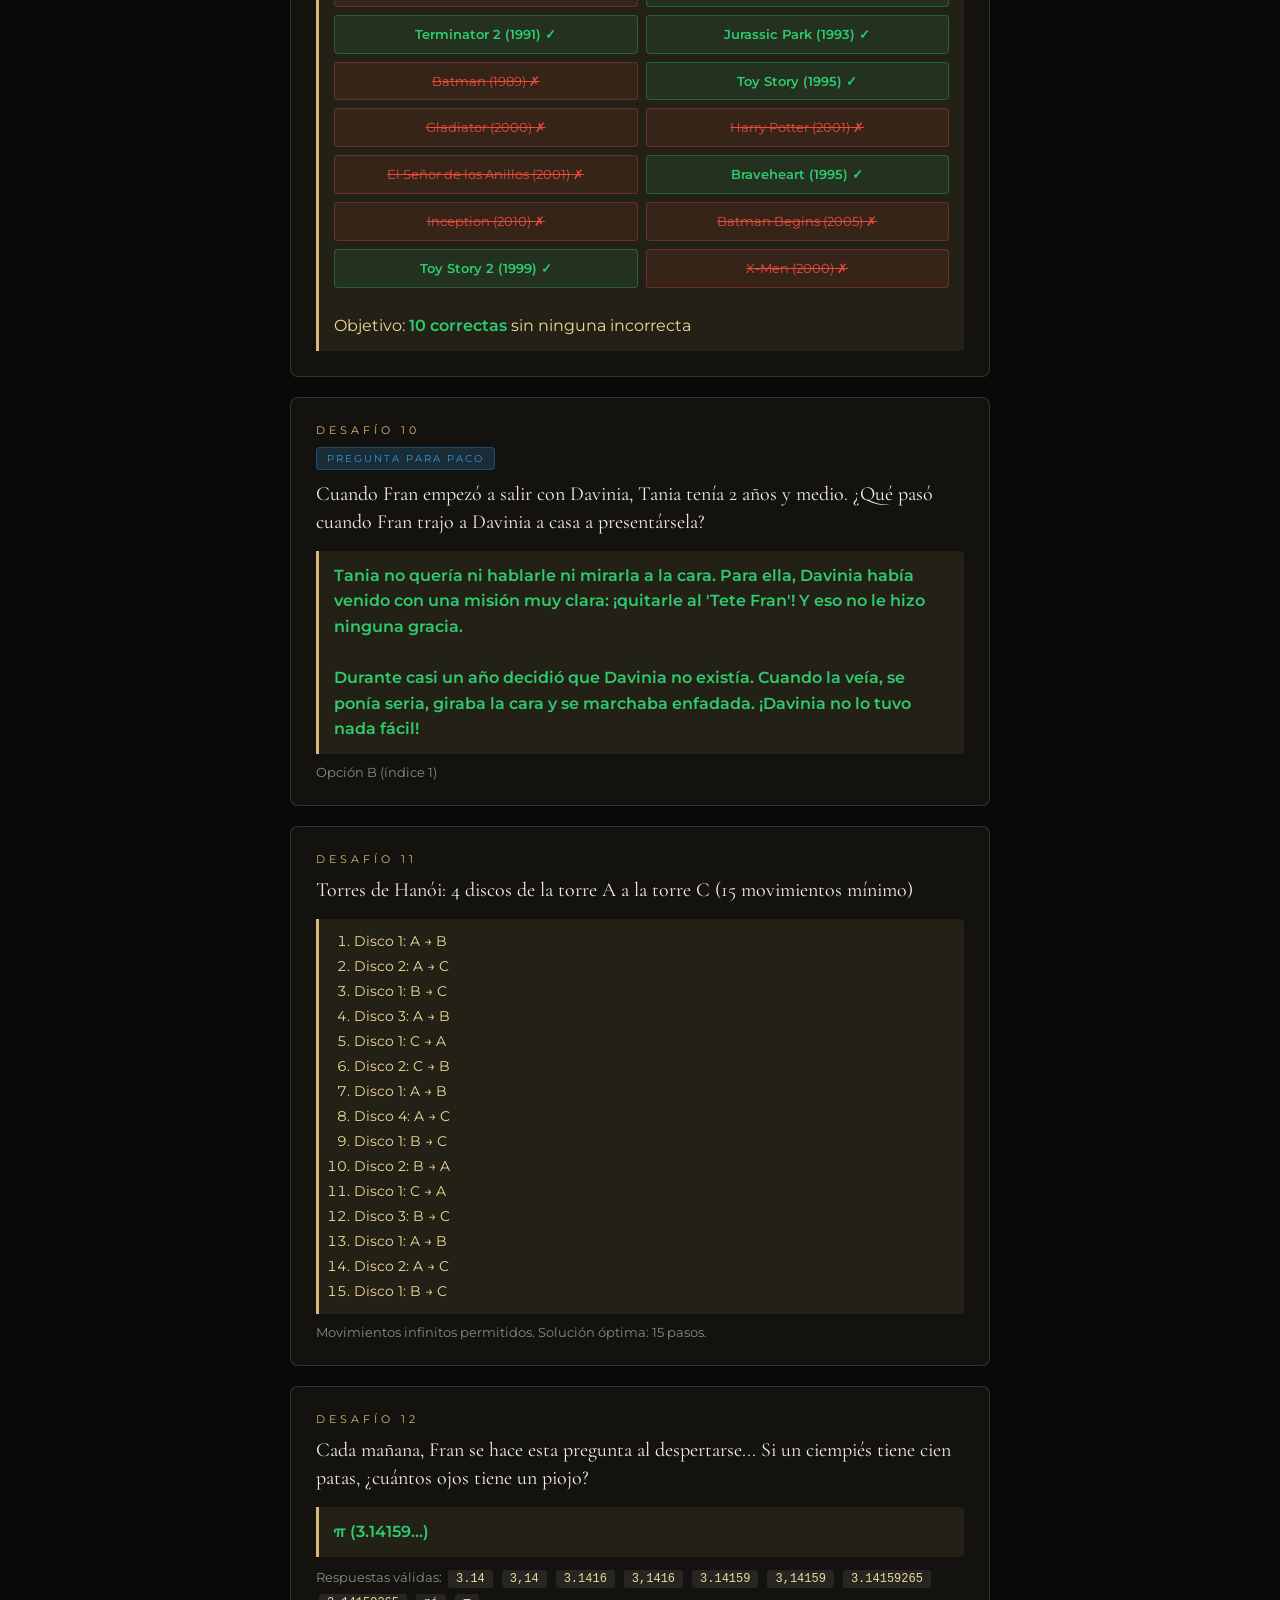
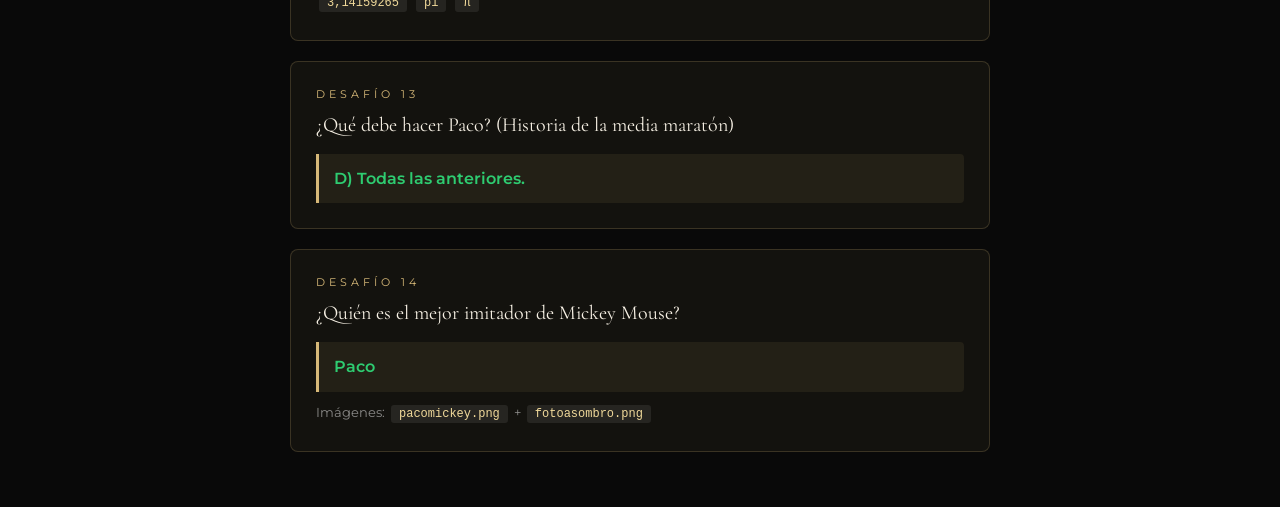
==== commit 501a7b69: "Refactor final screen layout and update styling; consolidate digits display and enhance memory chall" ====
--- a/solucion.html
+++ b/solucion.html
@@ -360,15 +360,15 @@
                     <li>Harry Potter</li>
                     <li>Halloween</li>
                     <li>El Padrino</li>
-                    <li>Inception</li>
+                    <li>Origen</li>
                     <li>El Exorcista</li>
                     <li>Interstellar</li>
                     <li>Amélie</li>
-                    <li>El Ring</li>
+                    <li>The Ring</li>
                     <li>Carros de Fuego</li>
                     <li>Psicosis</li>
                     <li>La Lista de Schindler</li>
-                    <li>La Vida es Bella</li>
+                    <li>Jurassic Park</li>
                 </ol>
             </div>
             <div class="valid-answers">
